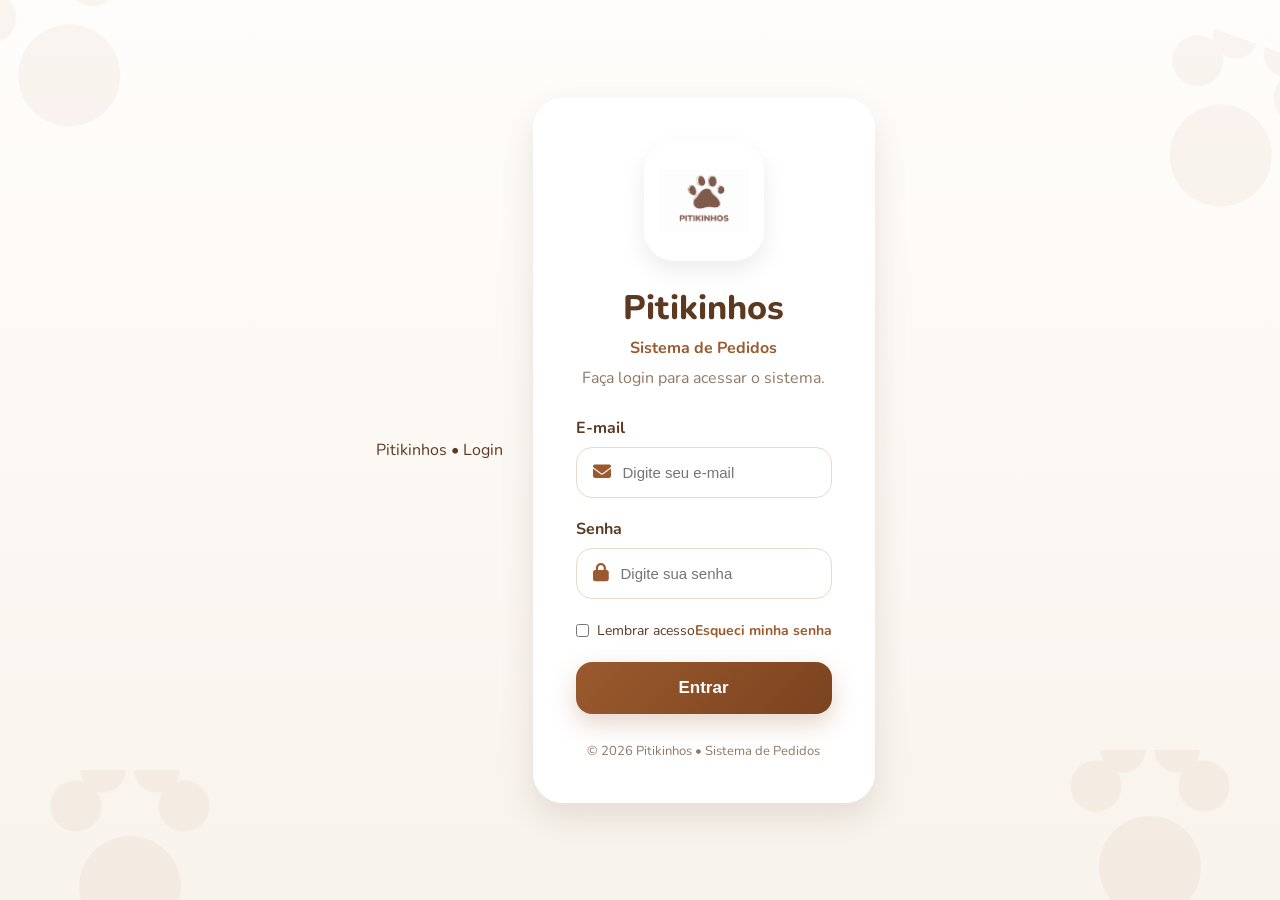
==== index.html @ 3a19ac9f "Initial commit" ====
<!DOCTYPE html>
<html lang="pt-BR">
<head>
<meta charset="UTF-8">
<meta name="viewport" content="width=device-width, initial-scale=1.0">
<meta name="theme-color" content="#9B5A2E"
<title>Pitikinhos • Login</title>
<link rel="stylesheet" href="style.css">
<link rel="preconnect" href="https://fonts.googleapis.com">
<link rel="preconnect" href="https://fonts.gstatic.com" crossorigin>
<link href="https://fonts.googleapis.com/css2?family=Nunito:wght@400;500;600;700;800&display=swap" rel="stylesheet">
<link rel="stylesheet" href="https://cdnjs.cloudflare.com/ajax/libs/font-awesome/6.7.2/css/all.min.css">
</head>
<body>
<div class="background">
<div class="paw paw-top-left"></div>
<div class="paw paw-top-right"></div>
<div class="paw paw-bottom-left"></div>
<div class="paw paw-bottom-right"></div>
</div>
<main class="login-page">
<section class="login-card">
<div class="logo-box">
<img src="img/logo.png" class="logo" alt="Logo Pitikinhos">
</div>
<h1>Pitikinhos</h1>
<p class="subtitle">Sistema de Pedidos</p>
<p class="description">Faça login para acessar o sistema.</p>
<form id="loginForm">
<div class="input-group">
<label>E-mail</label>
<div class="input-icon">
<i class="fa-solid fa-envelope"></i>
<input type="email" id="email" placeholder="Digite seu e-mail" required>
</div>
</div>
<div class="input-group">
<label>Senha</label>
<div class="input-icon">
<i class="fa-solid fa-lock"></i>
<input type="password" id="senha" placeholder="Digite sua senha" required>
</div>
</div>
<div class="remember">
<label><input type="checkbox"> Lembrar acesso</label>
<a href="#">Esqueci minha senha</a>
</div>
<button class="btn-login" type="submit">Entrar</button>
</form>
<footer>© 2026 Pitikinhos • Sistema de Pedidos</footer>
</section>
</main>
<script src="app.js"></script>
</body>
</html>
---- style.css ----
@import url('https://fonts.googleapis.com/css2?family=Nunito:wght@400;500;600;700;800&display=swap');

:root{
    --primary:#9B5A2E;
    --primary-dark:#7B431F;
    --bg:#F8F3EC;
    --card:#FFFFFF;
    --text:#5C3A22;
    --muted:#8F7866;
    --border:#E9D9C9;
    --shadow:0 15px 35px rgba(83,52,31,.12);
    --radius:22px;
}

*{
    margin:0;
    padding:0;
    box-sizing:border-box;
}

body{
    font-family:'Nunito',sans-serif;
    background:linear-gradient(180deg,#FFFDFB,#F8F3EC);
    color:var(--text);
    min-height:100vh;

    display:flex;

    justify-content:center;

    align-items:center;

    overflow-x:hidden;

}

.background{
    position:fixed;
    inset:0;
    pointer-events:none;
    overflow:hidden;
}

.paw{
    position:absolute;
    width:180px;
    height:180px;
    opacity:.05;
    background:
    radial-gradient(circle at 50% 65%,#9B5A2E 34%,transparent 35%),
    radial-gradient(circle at 20% 20%,#9B5A2E 12%,transparent 13%),
    radial-gradient(circle at 80% 20%,#9B5A2E 12%,transparent 13%),
    radial-gradient(circle at 35% 0%,#9B5A2E 10%,transparent 11%),
    radial-gradient(circle at 65% 0%,#9B5A2E 10%,transparent 11%);
}
.paw-top-left{top:-40px;left:-30px;transform:rotate(-20deg);}
.paw-top-right{top:40px;right:-40px;transform:rotate(20deg);}
.paw-bottom-left{bottom:-50px;left:40px;}
.paw-bottom-right{bottom:-30px;right:40px;}

.login-page{
    display:flex;
    justify-content:center;
    align-items:center;
    min-height:100vh;
    padding:30px;
}

.login-card{
    width:100%;
    max-width:440px;
    background:rgba(255,255,255,.95);
    border:1px solid rgba(255,255,255,.7);
    border-radius:30px;
    box-shadow:var(--shadow);
    padding:42px;
    backdrop-filter:blur(10px);
    animation:fade .6s ease;
}

.logo-box{
    width:120px;
    height:120px;
    margin:0 auto 24px;
    display:flex;
    justify-content:center;
    align-items:center;
    border-radius:30px;
    background:#fff;
    box-shadow:0 10px 25px rgba(0,0,0,.08);
}

.logo{
    width:90px;
    animation:float 4s ease-in-out infinite;
}

h1{
    text-align:center;
    font-size:34px;
    margin-bottom:6px;
    font-weight:800;
}

.subtitle{
    text-align:center;
    color:var(--primary);
    font-weight:700;
    margin-bottom:8px;
}

.description{
    text-align:center;
    color:var(--muted);
    margin-bottom:28px;
}

.input-group{margin-bottom:20px;}

.input-group label{
    display:block;
    margin-bottom:8px;
    font-weight:700;
}

.input-icon{
    display:flex;
    align-items:center;
    gap:12px;
    border:1px solid var(--border);
    border-radius:16px;
    padding:0 16px;
    background:#fff;
    transition:.25s;
}

.input-icon:focus-within{
    border-color:var(--primary);
    box-shadow:0 0 0 4px rgba(155,90,46,.15);
}

.input-icon i{
    color:var(--primary);
    font-size:18px;
}

.input-icon input{
    flex:1;
    border:none;
    outline:none;
    background:transparent;
    padding:16px 0;
    font-size:15px;
    color:var(--text);
}

.remember{
    display:flex;
    justify-content:space-between;
    align-items:center;
    margin:22px 0;
    font-size:14px;
}

.remember label{
    display:flex;
    align-items:center;
    gap:8px;
}

.remember a{
    text-decoration:none;
    color:var(--primary);
    font-weight:700;
}

.btn-login{
    width:100%;
    padding:16px;
    border:none;
    border-radius:16px;
    background:linear-gradient(135deg,var(--primary),var(--primary-dark));
    color:#fff;
    font-size:17px;
    font-weight:800;
    cursor:pointer;
    transition:.25s;
    box-shadow:0 10px 25px rgba(155,90,46,.25);
}

.btn-login:hover{
    transform:translateY(-3px);
    box-shadow:0 16px 30px rgba(155,90,46,.35);
}

footer{
    margin-top:28px;
    text-align:center;
    color:var(--muted);
    font-size:13px;
}

@keyframes float{
    50%{transform:translateY(-8px);}
}

@keyframes fade{
    from{opacity:0;transform:translateY(20px);}
    to{opacity:1;transform:translateY(0);}
}

@media(max-width:600px){
    .login-card{
        padding:28px;
        border-radius:24px;
    }
    h1{font-size:28px;}
}
/* ===========================================================
   RESPONSIVIDADE
=========================================================== */

/* Notebook */

@media (max-width: 1200px){

    .login-card{
        max-width:460px;
    }

}


/* Tablet */

@media (max-width: 992px){

    body{

        padding:20px;

    }

    .login-page{

        padding:20px;

    }

    .login-card{

        width:100%;

        max-width:500px;

    }

}


/* Celulares */

@media (max-width:768px){

    body{

        padding:15px;

    }

    .login-page{

        padding:15px;

    }

    .login-card{

        width:100%;

        max-width:100%;

        padding:30px 25px;

        border-radius:22px;

    }

    .logo-box{

        width:100px;

        height:100px;

        margin-bottom:20px;

    }

    .logo{

        width:75px;

    }

    h1{

        font-size:30px;

    }

    .subtitle{

        font-size:18px;

    }

    .description{

        font-size:15px;

        margin-bottom:25px;

    }

    .input-group{

        margin-bottom:18px;

    }

    .input-icon{

        padding:0 14px;

    }

    .input-icon input{

        font-size:15px;

        padding:15px 0;

    }

    .remember{

        flex-direction:column;

        align-items:flex-start;

        gap:12px;

    }

    .btn-login{

        padding:15px;

        font-size:18px;

    }

}


/* iPhone SE / Galaxy A01 */

@media (max-width:480px){

    body{

        padding:10px;

    }

    .login-card{

        padding:25px 20px;

        border-radius:20px;

    }

    .logo-box{

        width:90px;

        height:90px;

    }

    .logo{

        width:65px;

    }

    h1{

        font-size:26px;

    }

    .subtitle{

        font-size:17px;

    }

    .description{

        font-size:14px;

    }

    .input-group label{

        font-size:14px;

    }

    .input-icon{

        border-radius:14px;

    }

    .input-icon input{

        font-size:14px;

    }

    .btn-login{

        font-size:17px;

        padding:14px;

    }

    footer{

        font-size:12px;

    }

}


/* Celulares muito pequenos */

@media (max-width:360px){

    .login-card{

        padding:18px;

    }

    h1{

        font-size:23px;

    }

    .subtitle{

        font-size:15px;

    }

    .btn-login{

        font-size:16px;

    }

}
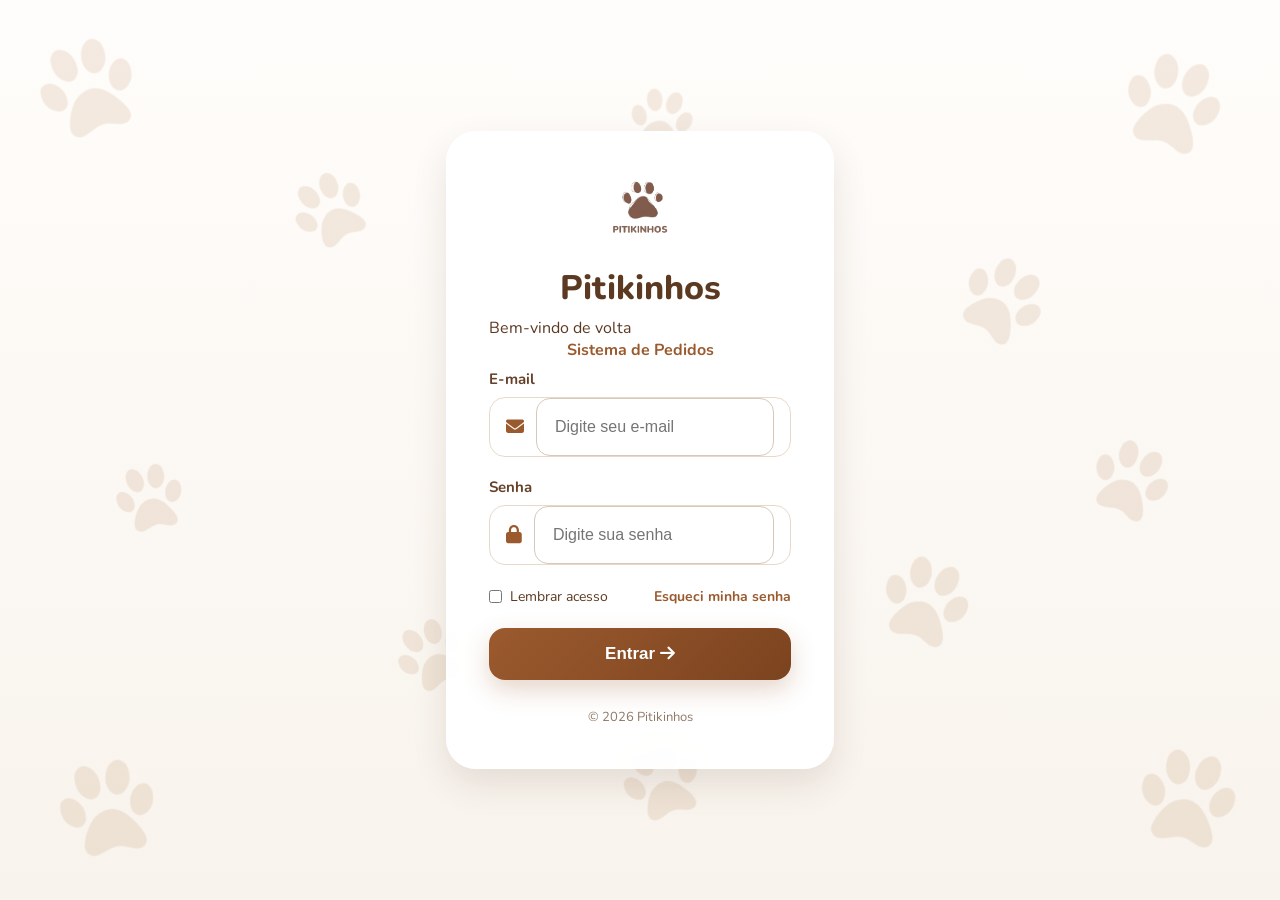
==== commit f5fa5c85: "atualição barras, fotos, e img" ====
--- a/index.html
+++ b/index.html
@@ -1,55 +1,137 @@
 <!DOCTYPE html>
 <html lang="pt-BR">
+
 <head>
+
 <meta charset="UTF-8">
 <meta name="viewport" content="width=device-width, initial-scale=1.0">
-<meta name="theme-color" content="#9B5A2E"
+<meta name="theme-color" content="#9B5A2E">
+
 <title>Pitikinhos • Login</title>
+
 <link rel="stylesheet" href="style.css">
+
 <link rel="preconnect" href="https://fonts.googleapis.com">
+
 <link rel="preconnect" href="https://fonts.gstatic.com" crossorigin>
+
 <link href="https://fonts.googleapis.com/css2?family=Nunito:wght@400;500;600;700;800&display=swap" rel="stylesheet">
+
 <link rel="stylesheet" href="https://cdnjs.cloudflare.com/ajax/libs/font-awesome/6.7.2/css/all.min.css">
+
 </head>
+
 <body>
+
 <div class="background">
-<div class="paw paw-top-left"></div>
-<div class="paw paw-top-right"></div>
-<div class="paw paw-bottom-left"></div>
-<div class="paw paw-bottom-right"></div>
+    <div class="paw paw-top-left"></div>
+    <div class="paw paw-top-right"></div>
+    <div class="paw paw-bottom-left"></div>
+    <div class="paw paw-bottom-right"></div>
+
+    <div class="paw paw-1"></div>
+    <div class="paw paw-2"></div>
+    <div class="paw paw-3"></div>
+    <div class="paw paw-4"></div>
+    <div class="paw paw-5"></div>
+    <div class="paw paw-6"></div>
+    <div class="paw paw-7"></div>
+    <div class="paw paw-8"></div>
 </div>
 <main class="login-page">
+
 <section class="login-card">
-<div class="logo-box">
-<img src="img/logo.png" class="logo" alt="Logo Pitikinhos">
+
+<img src="img/logo.png" class="logo-login" alt="Pitikinhos">
+
+<h1>Pitikinhos</h1>
+
+<p class="welcome">
+Bem-vindo de volta
+</p>
+
+<p class="subtitle">
+Sistema de Pedidos
+</p>
+
+<form id="loginForm">
+
+<div class="input-group">
+
+<label>E-mail</label>
+
+<div class="input-icon">
+
+<i class="fa-solid fa-envelope"></i>
+
+<input
+type="email"
+id="email"
+placeholder="Digite seu e-mail"
+required>
+
 </div>
-<h1>Pitikinhos</h1>
-<p class="subtitle">Sistema de Pedidos</p>
-<p class="description">Faça login para acessar o sistema.</p>
-<form id="loginForm">
+
+</div>
+
 <div class="input-group">
-<label>E-mail</label>
+
+<label>Senha</label>
+
 <div class="input-icon">
-<i class="fa-solid fa-envelope"></i>
-<input type="email" id="email" placeholder="Digite seu e-mail" required>
+
+<i class="fa-solid fa-lock"></i>
+
+<input
+type="password"
+id="senha"
+placeholder="Digite sua senha"
+required>
+
 </div>
+
 </div>
-<div class="input-group">
-<label>Senha</label>
-<div class="input-icon">
-<i class="fa-solid fa-lock"></i>
-<input type="password" id="senha" placeholder="Digite sua senha" required>
+
+<div class="remember">
+
+<label>
+
+<input type="checkbox">
+
+Lembrar acesso
+
+</label>
+
+<a href="#">
+
+Esqueci minha senha
+
+</a>
+
 </div>
-</div>
-<div class="remember">
-<label><input type="checkbox"> Lembrar acesso</label>
-<a href="#">Esqueci minha senha</a>
-</div>
-<button class="btn-login" type="submit">Entrar</button>
+
+<button class="btn-login" type="submit">
+
+Entrar
+
+<i class="fa-solid fa-arrow-right"></i>
+
+</button>
+
 </form>
-<footer>© 2026 Pitikinhos • Sistema de Pedidos</footer>
+
+<footer>
+
+© 2026 Pitikinhos
+
+</footer>
+
 </section>
+
 </main>
+
 <script src="app.js"></script>
+
 </body>
-</html>
+
+</html>
--- a/style.css
+++ b/style.css
@@ -35,29 +35,122 @@
 
 }
 
+/* ===========================================================
+   BACKGROUND
+=========================================================== */
+
 .background{
     position:fixed;
     inset:0;
     pointer-events:none;
     overflow:hidden;
-}
+    z-index:-1;
+}
+
+/* Patas */
 
 .paw{
     position:absolute;
-    width:180px;
-    height:180px;
-    opacity:.05;
-    background:
-    radial-gradient(circle at 50% 65%,#9B5A2E 34%,transparent 35%),
-    radial-gradient(circle at 20% 20%,#9B5A2E 12%,transparent 13%),
-    radial-gradient(circle at 80% 20%,#9B5A2E 12%,transparent 13%),
-    radial-gradient(circle at 35% 0%,#9B5A2E 10%,transparent 11%),
-    radial-gradient(circle at 65% 0%,#9B5A2E 10%,transparent 11%);
-}
-.paw-top-left{top:-40px;left:-30px;transform:rotate(-20deg);}
-.paw-top-right{top:40px;right:-40px;transform:rotate(20deg);}
-.paw-bottom-left{bottom:-50px;left:40px;}
-.paw-bottom-right{bottom:-30px;right:40px;}
+    width:95px;
+    height:95px;
+    opacity:.10;
+    background:url("img/pata.png") center/contain no-repeat;
+    filter:blur(.2px);
+
+
+}
+
+/* Patas originais */
+
+.paw-top-left{
+    top:40px;
+    left:40px;
+    transform:rotate(-18deg);
+}
+
+.paw-top-right{
+    top:55px;
+    right:60px;
+    transform:rotate(18deg);
+}
+
+.paw-bottom-left{
+    bottom:45px;
+    left:60px;
+    transform:rotate(-10deg);
+}
+
+.paw-bottom-right{
+    bottom:55px;
+    right:45px;
+    transform:rotate(12deg);
+}
+
+/* Novas patas */
+
+.paw:nth-child(5){
+    top:18%;
+    left:22%;
+    transform:rotate(-30deg) scale(.75);
+}
+
+.paw:nth-child(6){
+    top:28%;
+    right:18%;
+    transform:rotate(35deg) scale(.85);
+}
+
+.paw:nth-child(7){
+    top:50%;
+    left:8%;
+    transform:rotate(-12deg) scale(.7);
+}
+
+.paw:nth-child(8){
+    top:48%;
+    right:8%;
+    transform:rotate(25deg) scale(.8);
+}
+
+.paw:nth-child(9){
+    bottom:22%;
+    left:30%;
+    transform:rotate(-25deg) scale(.72);
+}
+
+.paw:nth-child(10){
+    bottom:28%;
+    right:24%;
+    transform:rotate(20deg) scale(.9);
+}
+
+.paw:nth-child(11){
+    top:8%;
+    left:48%;
+    transform:rotate(10deg) scale(.65);
+}
+
+.paw:nth-child(12){
+    bottom:8%;
+    left:48%;
+    transform:rotate(-18deg) scale(.8);
+}
+
+@keyframes pawFloat{
+
+    0%{
+        transform:translateY(0);
+    }
+
+    50%{
+        transform:translateY(-8px);
+    }
+
+    100%{
+        transform:translateY(0);
+    }
+
+}
 
 .login-page{
     display:flex;
@@ -478,3 +571,147 @@
     }
 
 }
+.logo-login{
+    width:100px;
+    height:auto;
+    display:block;
+    margin:0 auto 20px;
+    animation:float 4s ease-in-out infinite;
+}
+
+
+.card-form{
+
+    background:#ffffff;
+    width:100%;
+    max-width:760px;
+    margin:35px auto;
+    padding:45px;
+    border-radius:26px;
+    box-shadow:0 12px 35px rgba(0,0,0,.08);
+    border:1px solid #EADFD5;
+
+}
+/* ============================
+   NOVO ORÇAMENTO
+============================ */
+
+.container{
+
+    width:min(1200px,95%);
+
+    margin:40px auto;
+
+}
+
+.card{
+
+    width:100%;
+
+    background:#fff;
+
+    border-radius:24px;
+
+    padding:40px;
+
+    box-shadow:0 15px 35px rgba(0,0,0,.08);
+
+    border:1px solid #E9D9C9;
+
+}
+
+.card-form{
+
+    width:100%;
+
+}
+
+.form-grid{
+
+    display:grid;
+
+    grid-template-columns:1fr 1fr;
+
+    gap:24px;
+
+    margin-top:30px;
+
+}
+
+.input-group{
+
+    display:flex;
+
+    flex-direction:column;
+
+}
+
+.input-group.full{
+
+    grid-column:1 / -1;
+
+}
+
+.input-group label{
+
+    font-size:15px;
+
+    font-weight:700;
+
+    margin-bottom:8px;
+
+    color:#65412A;
+
+}
+
+.input-group input,
+.input-group textarea{
+
+    width:100%;
+
+    padding:16px 18px;
+
+    font-size:16px;
+
+    border-radius:14px;
+
+    border:1px solid #D8C8BA;
+
+    transition:.25s;
+
+}
+
+.input-group input{
+
+    height:58px;
+
+}
+
+.input-group textarea{
+
+    min-height:140px;
+
+    resize:vertical;
+
+}
+
+.input-group input:focus,
+.input-group textarea:focus{
+
+    outline:none;
+
+    border-color:#9B5A2E;
+
+    box-shadow:0 0 0 5px rgba(155,90,46,.15);
+
+}
+
+.buttons{
+
+    display:flex;
+
+    justify-content:flex-end;
+
+    margin-top:35px;
+
+}
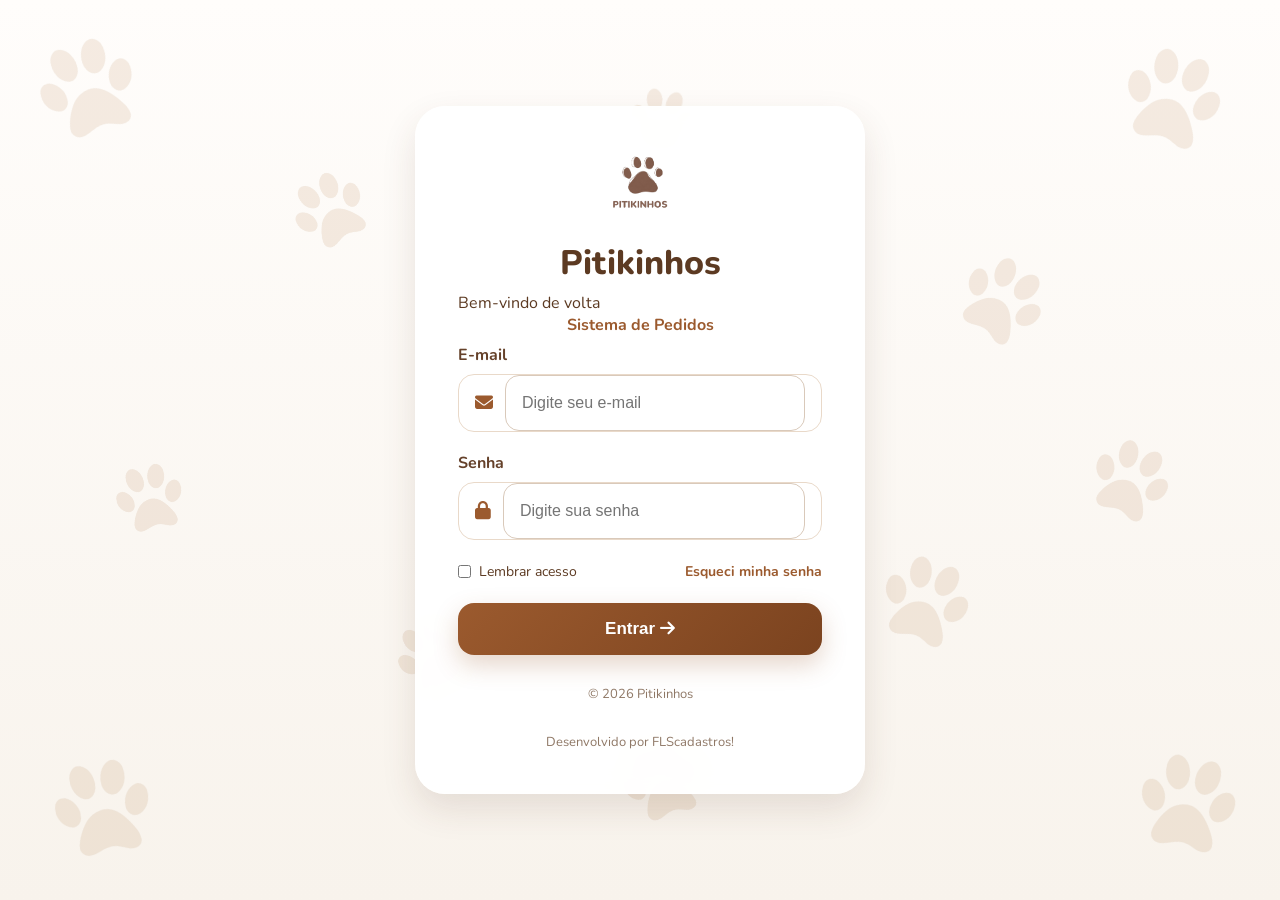
==== commit 5762b64d: "atualização 08/2026" ====
--- a/index.html
+++ b/index.html
@@ -121,11 +121,11 @@
 </form>
 
 <footer>
-
 © 2026 Pitikinhos
-
 </footer>
-
+<footer>
+Desenvolvido por FLScadastros!
+</footer>
 </section>
 
 </main>
--- a/style.css
+++ b/style.css
@@ -1,664 +1,813 @@
-
 @import url('https://fonts.googleapis.com/css2?family=Nunito:wght@400;500;600;700;800&display=swap');
 
+/* ==========================================================
+   VARIÁVEIS
+========================================================== */
+
 :root{
+
     --primary:#9B5A2E;
     --primary-dark:#7B431F;
+
     --bg:#F8F3EC;
     --card:#FFFFFF;
+
     --text:#5C3A22;
     --muted:#8F7866;
+
     --border:#E9D9C9;
+
     --shadow:0 15px 35px rgba(83,52,31,.12);
+
     --radius:22px;
-}
+
+    --transition:.25s ease;
+
+}
+
+/* ==========================================================
+   RESET
+========================================================== */
 
 *{
+
     margin:0;
     padding:0;
     box-sizing:border-box;
+
+}
+
+html{
+
+    scroll-behavior:smooth;
+
 }
 
 body{
+
     font-family:'Nunito',sans-serif;
-    background:linear-gradient(180deg,#FFFDFB,#F8F3EC);
+
+    background:linear-gradient(
+        180deg,
+        #FFFDFB,
+        #F8F3EC
+    );
+
     color:var(--text);
+
     min-height:100vh;
 
-    display:flex;
-
-    justify-content:center;
-
-    align-items:center;
-
     overflow-x:hidden;
 
 }
 
-/* ===========================================================
+/* ==========================================================
    BACKGROUND
-=========================================================== */
+========================================================== */
 
 .background{
+
     position:fixed;
+
     inset:0;
+
+    overflow:hidden;
+
     pointer-events:none;
-    overflow:hidden;
+
     z-index:-1;
-}
-
-/* Patas */
+
+}
+
+/* ==========================================================
+   PATAS
+========================================================== */
 
 .paw{
+
     position:absolute;
+
     width:95px;
+
     height:95px;
+
     opacity:.10;
-    background:url("img/pata.png") center/contain no-repeat;
-    filter:blur(.2px);
-
-
-}
-
-/* Patas originais */
+
+    background:url("img/pata.png") center center/contain no-repeat;
+
+    animation:pawFloat 7s ease-in-out infinite;
+
+}
+
+/* Cantos */
 
 .paw-top-left{
+
     top:40px;
     left:40px;
+
     transform:rotate(-18deg);
+
 }
 
 .paw-top-right{
-    top:55px;
+
+    top:50px;
     right:60px;
+
     transform:rotate(18deg);
+
 }
 
 .paw-bottom-left{
+
     bottom:45px;
-    left:60px;
+    left:55px;
+
     transform:rotate(-10deg);
+
 }
 
 .paw-bottom-right{
-    bottom:55px;
+
+    bottom:50px;
     right:45px;
+
     transform:rotate(12deg);
-}
-
-/* Novas patas */
+
+}
+
+/* Extras */
 
 .paw:nth-child(5){
+
     top:18%;
     left:22%;
+
     transform:rotate(-30deg) scale(.75);
+
 }
 
 .paw:nth-child(6){
+
     top:28%;
     right:18%;
+
     transform:rotate(35deg) scale(.85);
+
 }
 
 .paw:nth-child(7){
+
     top:50%;
     left:8%;
-    transform:rotate(-12deg) scale(.7);
+
+    transform:rotate(-12deg) scale(.70);
+
 }
 
 .paw:nth-child(8){
+
     top:48%;
     right:8%;
-    transform:rotate(25deg) scale(.8);
+
+    transform:rotate(25deg) scale(.80);
+
 }
 
 .paw:nth-child(9){
+
     bottom:22%;
     left:30%;
+
     transform:rotate(-25deg) scale(.72);
+
 }
 
 .paw:nth-child(10){
+
     bottom:28%;
     right:24%;
-    transform:rotate(20deg) scale(.9);
+
+    transform:rotate(20deg) scale(.90);
+
 }
 
 .paw:nth-child(11){
+
     top:8%;
     left:48%;
+
     transform:rotate(10deg) scale(.65);
+
 }
 
 .paw:nth-child(12){
+
     bottom:8%;
     left:48%;
-    transform:rotate(-18deg) scale(.8);
-}
+
+    transform:rotate(-18deg) scale(.80);
+
+}
+
+/* ==========================================================
+   ANIMAÇÕES
+========================================================== */
 
 @keyframes pawFloat{
 
     0%{
+
         transform:translateY(0);
+
     }
 
     50%{
+
         transform:translateY(-8px);
+
     }
 
     100%{
+
         transform:translateY(0);
-    }
-
-}
+
+    }
+
+}
+
+@keyframes float{
+
+    50%{
+
+        transform:translateY(-8px);
+
+    }
+
+}
+
+@keyframes fade{
+
+    from{
+
+        opacity:0;
+        transform:translateY(20px);
+
+    }
+
+    to{
+
+        opacity:1;
+        transform:translateY(0);
+
+    }
+
+}
+/* ==========================================================
+   LOGIN
+========================================================== */
 
 .login-page{
+
+    min-height:100vh;
+
     display:flex;
+
     justify-content:center;
+
     align-items:center;
-    min-height:100vh;
+
     padding:30px;
+
 }
 
 .login-card{
+
     width:100%;
-    max-width:440px;
+
+    max-width:450px;
+
     background:rgba(255,255,255,.95);
-    border:1px solid rgba(255,255,255,.7);
+
     border-radius:30px;
+
+    padding:42px;
+
+    border:1px solid rgba(255,255,255,.70);
+
     box-shadow:var(--shadow);
-    padding:42px;
+
     backdrop-filter:blur(10px);
+
     animation:fade .6s ease;
+
 }
 
 .logo-box{
+
     width:120px;
+
     height:120px;
-    margin:0 auto 24px;
+
+    margin:0 auto 25px;
+
     display:flex;
+
     justify-content:center;
+
     align-items:center;
+
     border-radius:30px;
-    background:#fff;
+
+    background:#FFF;
+
     box-shadow:0 10px 25px rgba(0,0,0,.08);
+
 }
 
 .logo{
+
     width:90px;
+
     animation:float 4s ease-in-out infinite;
+
+}
+
+.logo-login{
+
+    width:100px;
+
+    display:block;
+
+    margin:0 auto 20px;
+
+    animation:float 4s ease-in-out infinite;
+
 }
 
 h1{
+
+    font-size:34px;
+
+    font-weight:800;
+
     text-align:center;
-    font-size:34px;
+
     margin-bottom:6px;
+
+}
+
+.subtitle{
+
+    text-align:center;
+
+    color:var(--primary);
+
+    font-weight:700;
+
+    margin-bottom:8px;
+
+}
+
+.description{
+
+    text-align:center;
+
+    color:var(--muted);
+
+    margin-bottom:30px;
+
+}
+
+/* ==========================================================
+   CAMPOS LOGIN
+========================================================== */
+
+.input-group{
+
+    display:flex;
+
+    flex-direction:column;
+
+    margin-bottom:20px;
+
+}
+
+.input-group label{
+
+    font-weight:700;
+
+    margin-bottom:8px;
+
+}
+
+.input-icon{
+
+    display:flex;
+
+    align-items:center;
+
+    gap:12px;
+
+    background:#FFF;
+
+    border:1px solid var(--border);
+
+    border-radius:16px;
+
+    padding:0 16px;
+
+    transition:var(--transition);
+
+}
+
+.input-icon:focus-within{
+
+    border-color:var(--primary);
+
+    box-shadow:0 0 0 4px rgba(155,90,46,.15);
+
+}
+
+.input-icon i{
+
+    color:var(--primary);
+
+    font-size:18px;
+
+}
+
+.input-icon input{
+
+    flex:1;
+
+    border:none;
+
+    outline:none;
+
+    background:transparent;
+
+    padding:16px 0;
+
+    font-size:15px;
+
+    color:var(--text);
+
+}
+
+/* ==========================================================
+   LEMBRAR SENHA
+========================================================== */
+
+.remember{
+
+    display:flex;
+
+    justify-content:space-between;
+
+    align-items:center;
+
+    margin:22px 0;
+
+    font-size:14px;
+
+}
+
+.remember label{
+
+    display:flex;
+
+    align-items:center;
+
+    gap:8px;
+
+}
+
+.remember a{
+
+    text-decoration:none;
+
+    color:var(--primary);
+
+    font-weight:700;
+
+}
+
+/* ==========================================================
+   BOTÃO LOGIN
+========================================================== */
+
+.btn-login{
+
+    width:100%;
+
+    padding:16px;
+
+    border:none;
+
+    border-radius:16px;
+
+    background:linear-gradient(
+        135deg,
+        var(--primary),
+        var(--primary-dark)
+    );
+
+    color:#FFF;
+
+    font-size:17px;
+
     font-weight:800;
-}
-
-.subtitle{
+
+    cursor:pointer;
+
+    transition:.25s;
+
+    box-shadow:0 10px 25px rgba(155,90,46,.25);
+
+}
+
+.btn-login:hover{
+
+    transform:translateY(-3px);
+
+    box-shadow:0 15px 30px rgba(155,90,46,.35);
+
+}
+
+footer{
+
+    margin-top:30px;
+
     text-align:center;
+
+    color:var(--muted);
+
+    font-size:13px;
+
+}
+/* ==========================================================
+   NOVO PEDIDO
+========================================================== */
+
+.container{
+
+    width:min(1200px,95%);
+
+    margin:40px auto;
+
+    display:flex;
+
+    flex-direction:column;
+
+    gap:25px;
+
+}
+
+/* ==========================================================
+   CABEÇALHO
+========================================================== */
+
+.topbar{
+
+    display:flex;
+
+    justify-content:space-between;
+
+    align-items:center;
+
+    gap:20px;
+
+}
+
+.logo-area{
+
+    display:flex;
+
+    align-items:center;
+
+    gap:18px;
+
+}
+
+.logo-area .logo{
+
+    width:80px;
+
+    height:auto;
+
+}
+
+.logo-area h1{
+
+    margin:0;
+
+    font-size:32px;
+
+    color:var(--text);
+
+    text-align:left;
+
+}
+
+.logo-area p{
+
+    margin-top:5px;
+
+    color:var(--muted);
+
+    font-size:15px;
+
+}
+
+.pedido-info{
+
+    background:#FFF;
+
+    padding:16px 24px;
+
+    border-radius:18px;
+
+    border:1px solid var(--border);
+
+    box-shadow:0 10px 25px rgba(0,0,0,.05);
+
+    text-align:center;
+
+}
+
+.pedido-info span{
+
+    display:block;
+
+    font-size:13px;
+
+    color:var(--muted);
+
+}
+
+.pedido-info strong{
+
+    display:block;
+
+    margin-top:4px;
+
+    font-size:22px;
+
     color:var(--primary);
+
+}
+
+/* ==========================================================
+   PROGRESSO
+========================================================== */
+
+.progress{
+
+    width:100%;
+
+    height:10px;
+
+    background:#EADFD5;
+
+    border-radius:20px;
+
+    overflow:hidden;
+
+}
+
+.progress-fill{
+
+    height:100%;
+
+    background:linear-gradient(90deg,var(--primary),var(--primary-dark));
+
+    border-radius:20px;
+
+    transition:.4s;
+
+}
+
+/* ==========================================================
+   ETAPAS
+========================================================== */
+
+.steps{
+
+    display:flex;
+
+    gap:15px;
+
+}
+
+.step{
+
+    flex:1;
+
+    padding:15px;
+
+    border:none;
+
+    border-radius:16px;
+
+    background:#F3E8DE;
+
+    color:#6A442C;
+
+    font-size:15px;
+
     font-weight:700;
+
+    cursor:pointer;
+
+    transition:.25s;
+
+}
+
+.step.active{
+
+    background:linear-gradient(135deg,var(--primary),var(--primary-dark));
+
+    color:#FFF;
+
+}
+
+.step:hover{
+
+    transform:translateY(-2px);
+
+}
+
+/* ==========================================================
+   CARD
+========================================================== */
+
+.card{
+
+    width:100%;
+
+    background:#FFF;
+
+    border-radius:24px;
+
+    padding:40px;
+
+    border:1px solid var(--border);
+
+    box-shadow:0 12px 30px rgba(0,0,0,.08);
+
+}
+
+.card h2{
+
+    font-size:30px;
+
+    margin-bottom:30px;
+
+    color:var(--text);
+
+}
+
+.card-form{
+
+    width:100%;
+
+}
+
+/* ==========================================================
+   FORMULÁRIO
+========================================================== */
+
+.form-grid{
+
+    display:grid;
+
+    grid-template-columns:repeat(2,minmax(0,1fr));
+
+    gap:22px;
+
+}
+
+.input-group{
+
+    display:flex;
+
+    flex-direction:column;
+
+}
+
+.input-group.full{
+
+    grid-column:1 / -1;
+
+}
+
+.input-group label{
+
     margin-bottom:8px;
-}
-
-.description{
-    text-align:center;
-    color:var(--muted);
-    margin-bottom:28px;
-}
-
-.input-group{margin-bottom:20px;}
-
-.input-group label{
-    display:block;
-    margin-bottom:8px;
+
     font-weight:700;
-}
-
-.input-icon{
-    display:flex;
-    align-items:center;
-    gap:12px;
-    border:1px solid var(--border);
-    border-radius:16px;
-    padding:0 16px;
-    background:#fff;
-    transition:.25s;
-}
-
-.input-icon:focus-within{
-    border-color:var(--primary);
-    box-shadow:0 0 0 4px rgba(155,90,46,.15);
-}
-
-.input-icon i{
-    color:var(--primary);
-    font-size:18px;
-}
-
-.input-icon input{
-    flex:1;
-    border:none;
-    outline:none;
-    background:transparent;
-    padding:16px 0;
-    font-size:15px;
-    color:var(--text);
-}
-
-.remember{
-    display:flex;
-    justify-content:space-between;
-    align-items:center;
-    margin:22px 0;
-    font-size:14px;
-}
-
-.remember label{
-    display:flex;
-    align-items:center;
-    gap:8px;
-}
-
-.remember a{
-    text-decoration:none;
-    color:var(--primary);
-    font-weight:700;
-}
-
-.btn-login{
-    width:100%;
-    padding:16px;
-    border:none;
-    border-radius:16px;
-    background:linear-gradient(135deg,var(--primary),var(--primary-dark));
-    color:#fff;
-    font-size:17px;
-    font-weight:800;
-    cursor:pointer;
-    transition:.25s;
-    box-shadow:0 10px 25px rgba(155,90,46,.25);
-}
-
-.btn-login:hover{
-    transform:translateY(-3px);
-    box-shadow:0 16px 30px rgba(155,90,46,.35);
-}
-
-footer{
-    margin-top:28px;
-    text-align:center;
-    color:var(--muted);
-    font-size:13px;
-}
-
-@keyframes float{
-    50%{transform:translateY(-8px);}
-}
-
-@keyframes fade{
-    from{opacity:0;transform:translateY(20px);}
-    to{opacity:1;transform:translateY(0);}
-}
-
-@media(max-width:600px){
-    .login-card{
-        padding:28px;
-        border-radius:24px;
-    }
-    h1{font-size:28px;}
-}
-/* ===========================================================
-   RESPONSIVIDADE
-=========================================================== */
-
-/* Notebook */
-
-@media (max-width: 1200px){
-
-    .login-card{
-        max-width:460px;
-    }
-
-}
-
-
-/* Tablet */
-
-@media (max-width: 992px){
-
-    body{
-
-        padding:20px;
-
-    }
-
-    .login-page{
-
-        padding:20px;
-
-    }
-
-    .login-card{
-
-        width:100%;
-
-        max-width:500px;
-
-    }
-
-}
-
-
-/* Celulares */
-
-@media (max-width:768px){
-
-    body{
-
-        padding:15px;
-
-    }
-
-    .login-page{
-
-        padding:15px;
-
-    }
-
-    .login-card{
-
-        width:100%;
-
-        max-width:100%;
-
-        padding:30px 25px;
-
-        border-radius:22px;
-
-    }
-
-    .logo-box{
-
-        width:100px;
-
-        height:100px;
-
-        margin-bottom:20px;
-
-    }
-
-    .logo{
-
-        width:75px;
-
-    }
-
-    h1{
-
-        font-size:30px;
-
-    }
-
-    .subtitle{
-
-        font-size:18px;
-
-    }
-
-    .description{
-
-        font-size:15px;
-
-        margin-bottom:25px;
-
-    }
-
-    .input-group{
-
-        margin-bottom:18px;
-
-    }
-
-    .input-icon{
-
-        padding:0 14px;
-
-    }
-
-    .input-icon input{
-
-        font-size:15px;
-
-        padding:15px 0;
-
-    }
-
-    .remember{
-
-        flex-direction:column;
-
-        align-items:flex-start;
-
-        gap:12px;
-
-    }
-
-    .btn-login{
-
-        padding:15px;
-
-        font-size:18px;
-
-    }
-
-}
-
-
-/* iPhone SE / Galaxy A01 */
-
-@media (max-width:480px){
-
-    body{
-
-        padding:10px;
-
-    }
-
-    .login-card{
-
-        padding:25px 20px;
-
-        border-radius:20px;
-
-    }
-
-    .logo-box{
-
-        width:90px;
-
-        height:90px;
-
-    }
-
-    .logo{
-
-        width:65px;
-
-    }
-
-    h1{
-
-        font-size:26px;
-
-    }
-
-    .subtitle{
-
-        font-size:17px;
-
-    }
-
-    .description{
-
-        font-size:14px;
-
-    }
-
-    .input-group label{
-
-        font-size:14px;
-
-    }
-
-    .input-icon{
-
-        border-radius:14px;
-
-    }
-
-    .input-icon input{
-
-        font-size:14px;
-
-    }
-
-    .btn-login{
-
-        font-size:17px;
-
-        padding:14px;
-
-    }
-
-    footer{
-
-        font-size:12px;
-
-    }
-
-}
-
-
-/* Celulares muito pequenos */
-
-@media (max-width:360px){
-
-    .login-card{
-
-        padding:18px;
-
-    }
-
-    h1{
-
-        font-size:23px;
-
-    }
-
-    .subtitle{
-
-        font-size:15px;
-
-    }
-
-    .btn-login{
-
-        font-size:16px;
-
-    }
-
-}
-.logo-login{
-    width:100px;
-    height:auto;
-    display:block;
-    margin:0 auto 20px;
-    animation:float 4s ease-in-out infinite;
-}
-
-
-.card-form{
-
-    background:#ffffff;
-    width:100%;
-    max-width:760px;
-    margin:35px auto;
-    padding:45px;
-    border-radius:26px;
-    box-shadow:0 12px 35px rgba(0,0,0,.08);
-    border:1px solid #EADFD5;
-
-}
-/* ============================
-   NOVO ORÇAMENTO
-============================ */
-
-.container{
-
-    width:min(1200px,95%);
-
-    margin:40px auto;
-
-}
-
-.card{
-
-    width:100%;
-
-    background:#fff;
-
-    border-radius:24px;
-
-    padding:40px;
-
-    box-shadow:0 15px 35px rgba(0,0,0,.08);
-
-    border:1px solid #E9D9C9;
-
-}
-
-.card-form{
-
-    width:100%;
-
-}
-
-.form-grid{
-
-    display:grid;
-
-    grid-template-columns:1fr 1fr;
-
-    gap:24px;
-
-    margin-top:30px;
-
-}
-
-.input-group{
-
-    display:flex;
-
-    flex-direction:column;
-
-}
-
-.input-group.full{
-
-    grid-column:1 / -1;
-
-}
-
-.input-group label{
-
-    font-size:15px;
-
-    font-weight:700;
-
-    margin-bottom:8px;
 
     color:#65412A;
 
@@ -669,42 +818,56 @@
 
     width:100%;
 
-    padding:16px 18px;
+    padding:16px;
+
+    border:1px solid #D9C9BA;
+
+    border-radius:14px;
 
     font-size:16px;
 
+    transition:.25s;
+
+}
+
+.input-group input{
+
+    height:56px;
+    
+
+}
+
+.input-group textarea{
+
+    min-height:150px;
+
+    resize:vertical;
+
+}
+
+.input-group input,
+.input-group textarea,
+.input-group select{
+
+    width:100%;
+
+    padding:16px;
+
+    border:1px solid #D9C9BA;
+
     border-radius:14px;
 
-    border:1px solid #D8C8BA;
+    font-size:16px;
 
     transition:.25s;
 
-}
-
-.input-group input{
-
-    height:58px;
-
-}
-
-.input-group textarea{
-
-    min-height:140px;
-
-    resize:vertical;
-
-}
-
-.input-group input:focus,
-.input-group textarea:focus{
-
-    outline:none;
-
-    border-color:#9B5A2E;
-
-    box-shadow:0 0 0 5px rgba(155,90,46,.15);
-
-}
+    background:#FFF;
+
+}
+
+/* ==========================================================
+   BOTÕES
+========================================================== */
 
 .buttons{
 
@@ -712,6 +875,337 @@
 
     justify-content:flex-end;
 
+    gap:15px;
+
     margin-top:35px;
 
+}
+
+.buttons button,
+.btn-next{
+
+    padding:15px 28px;
+
+    border:none;
+
+    border-radius:14px;
+
+    background:linear-gradient(135deg,var(--primary),var(--primary-dark));
+
+    color:#FFF;
+
+    font-size:16px;
+
+    font-weight:700;
+
+    cursor:pointer;
+
+    transition:.25s;
+
+}
+
+.buttons button:hover,
+.btn-next:hover{
+
+    transform:translateY(-2px);
+
+}
+
+/* ==========================================================
+   TABELA
+========================================================== */
+
+table{
+
+    width:100%;
+
+    border-collapse:collapse;
+
+    margin-top:20px;
+
+}
+
+th{
+
+    background:#F4E8DE;
+
+    color:var(--primary);
+
+}
+
+th,
+td{
+
+    padding:14px;
+
+    text-align:left;
+
+    border-bottom:1px solid #EFE3D8;
+
+}
+/* ==========================================================
+   RESPONSIVIDADE - NOVO PEDIDO
+========================================================== */
+
+/* Notebook */
+@media (max-width:1200px){
+
+    .container{
+        width:96%;
+    }
+
+}
+
+/* Tablet */
+@media (max-width:992px){
+
+    .container{
+        width:96%;
+    }
+
+    .topbar{
+
+        flex-direction:column;
+
+        align-items:flex-start;
+
+    }
+
+    .pedido-info{
+
+        width:100%;
+
+    }
+
+    .steps{
+
+        flex-wrap:wrap;
+
+    }
+
+    .step{
+
+        min-width:180px;
+
+    }
+
+}
+
+/* Celular */
+@media (max-width:768px){
+
+    body{
+
+        display:block;
+
+        padding:15px;
+
+    }
+
+    .container{
+
+        width:100%;
+
+        max-width:100%;
+
+        margin:0;
+
+        padding:0;
+
+    }
+
+    .topbar{
+
+        flex-direction:column;
+
+        align-items:center;
+
+        text-align:center;
+
+        gap:20px;
+
+    }
+
+    .logo-area{
+
+        flex-direction:column;
+
+        text-align:center;
+
+    }
+
+    .logo-area .logo{
+
+        width:70px;
+
+    }
+
+    .logo-area h1{
+
+        text-align:center;
+
+        font-size:28px;
+
+    }
+
+    .logo-area p{
+
+        text-align:center;
+
+    }
+
+    .pedido-info{
+
+        width:100%;
+
+    }
+
+    .steps{
+
+        flex-direction:column;
+
+        gap:12px;
+
+    }
+
+    .step{
+
+        width:100%;
+
+    }
+
+    .card{
+
+        padding:22px;
+
+        border-radius:18px;
+
+    }
+
+    .card h2{
+
+        font-size:26px;
+
+    }
+
+    .form-grid{
+
+        grid-template-columns:1fr;
+
+    }
+
+    .input-group.full{
+
+        grid-column:auto;
+
+    }
+
+    .input-group input{
+
+        height:54px;
+
+    }
+
+    .input-group textarea{
+
+        min-height:130px;
+
+    }
+
+    .buttons{
+
+        flex-direction:column;
+
+    }
+
+    .buttons button,
+
+    .btn-next{
+
+        width:100%;
+
+    }
+
+    table{
+
+        display:block;
+
+        overflow-x:auto;
+
+        white-space:nowrap;
+
+    }
+
+}
+
+/* iPhone */
+@media (max-width:480px){
+
+    body{
+
+        padding:10px;
+
+    }
+
+    .logo-area .logo{
+
+        width:60px;
+
+    }
+
+    .logo-area h1{
+
+        font-size:24px;
+
+    }
+
+    .card{
+
+        padding:18px;
+
+    }
+
+    .card h2{
+
+        font-size:22px;
+
+    }
+
+    .pedido-info strong{
+
+        font-size:18px;
+
+    }
+
+    .input-group input,
+
+    .input-group textarea{
+
+        font-size:15px;
+
+    }
+
+}
+
+/* iPhone SE */
+@media (max-width:360px){
+
+    .card{
+
+        padding:15px;
+
+    }
+
+    .logo-area h1{
+
+        font-size:21px;
+
+    }
+
+    .step{
+
+        font-size:14px;
+
+    }
+
 }
